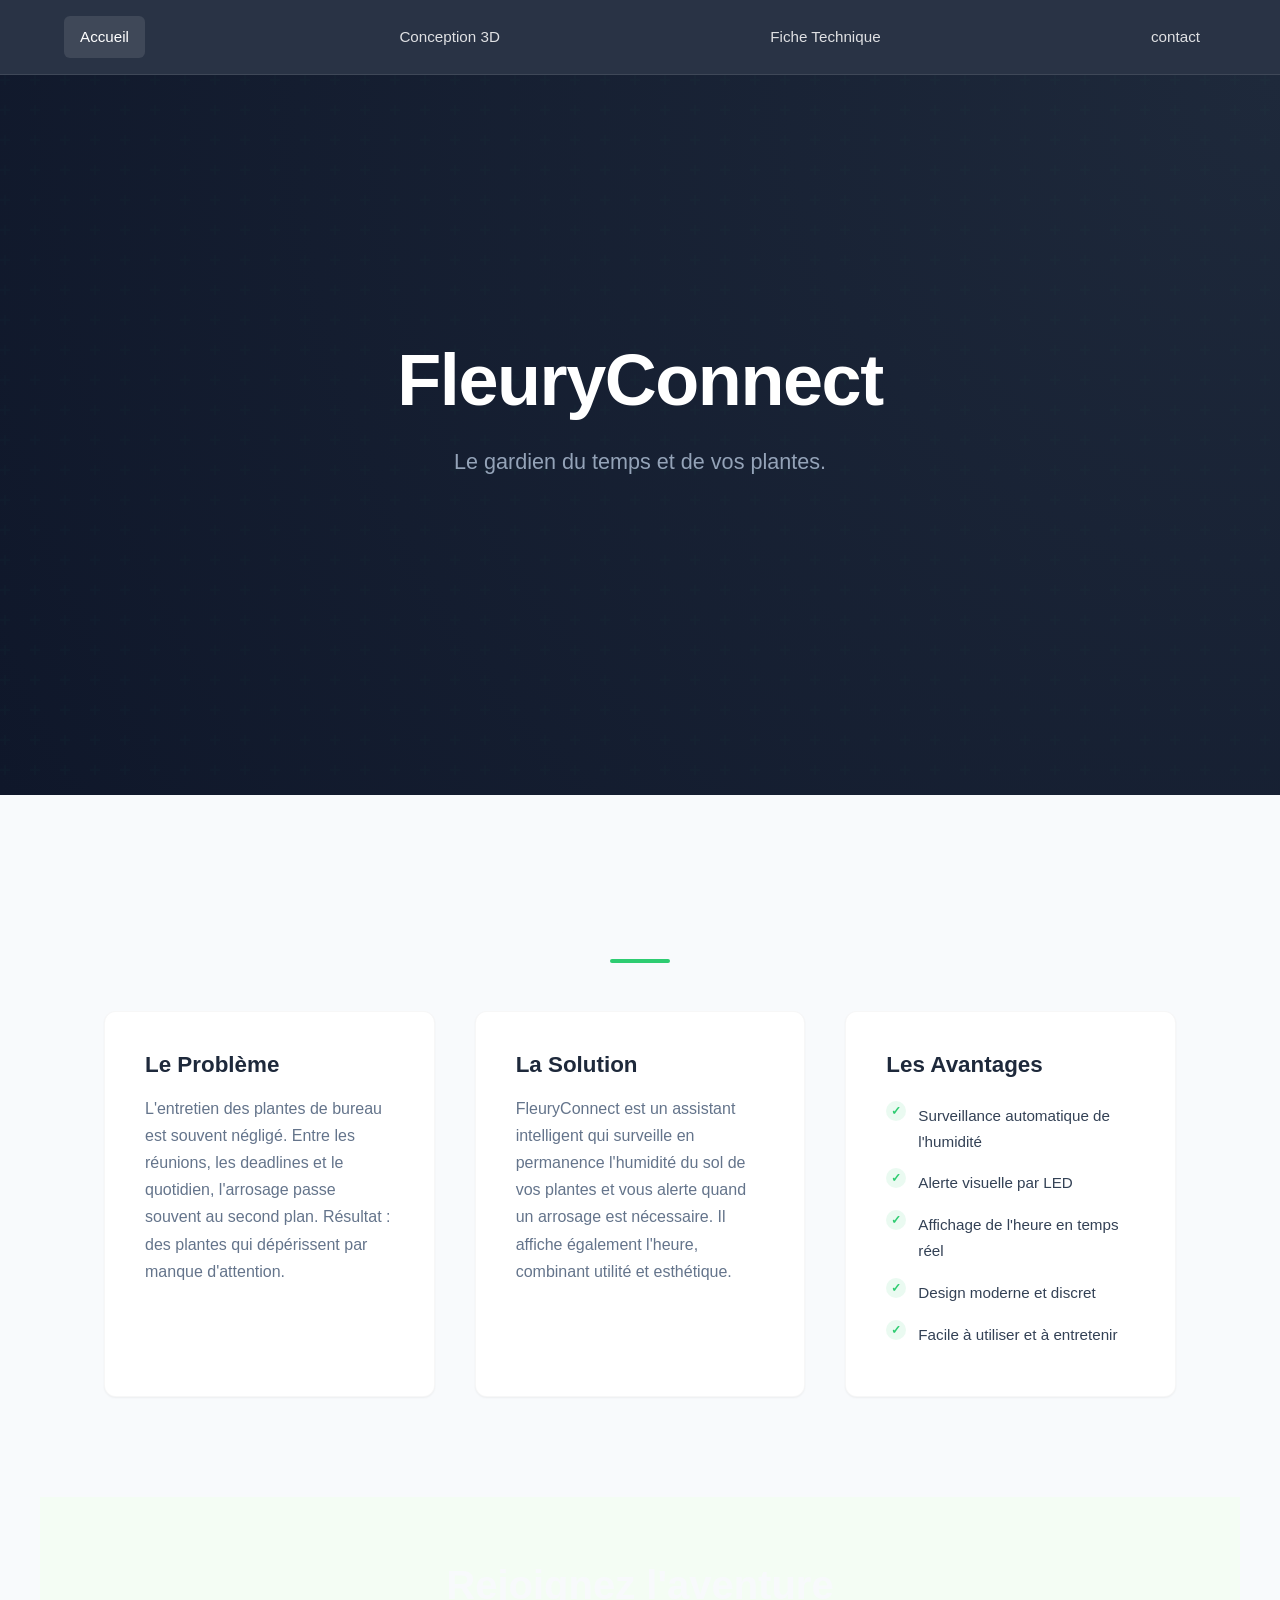
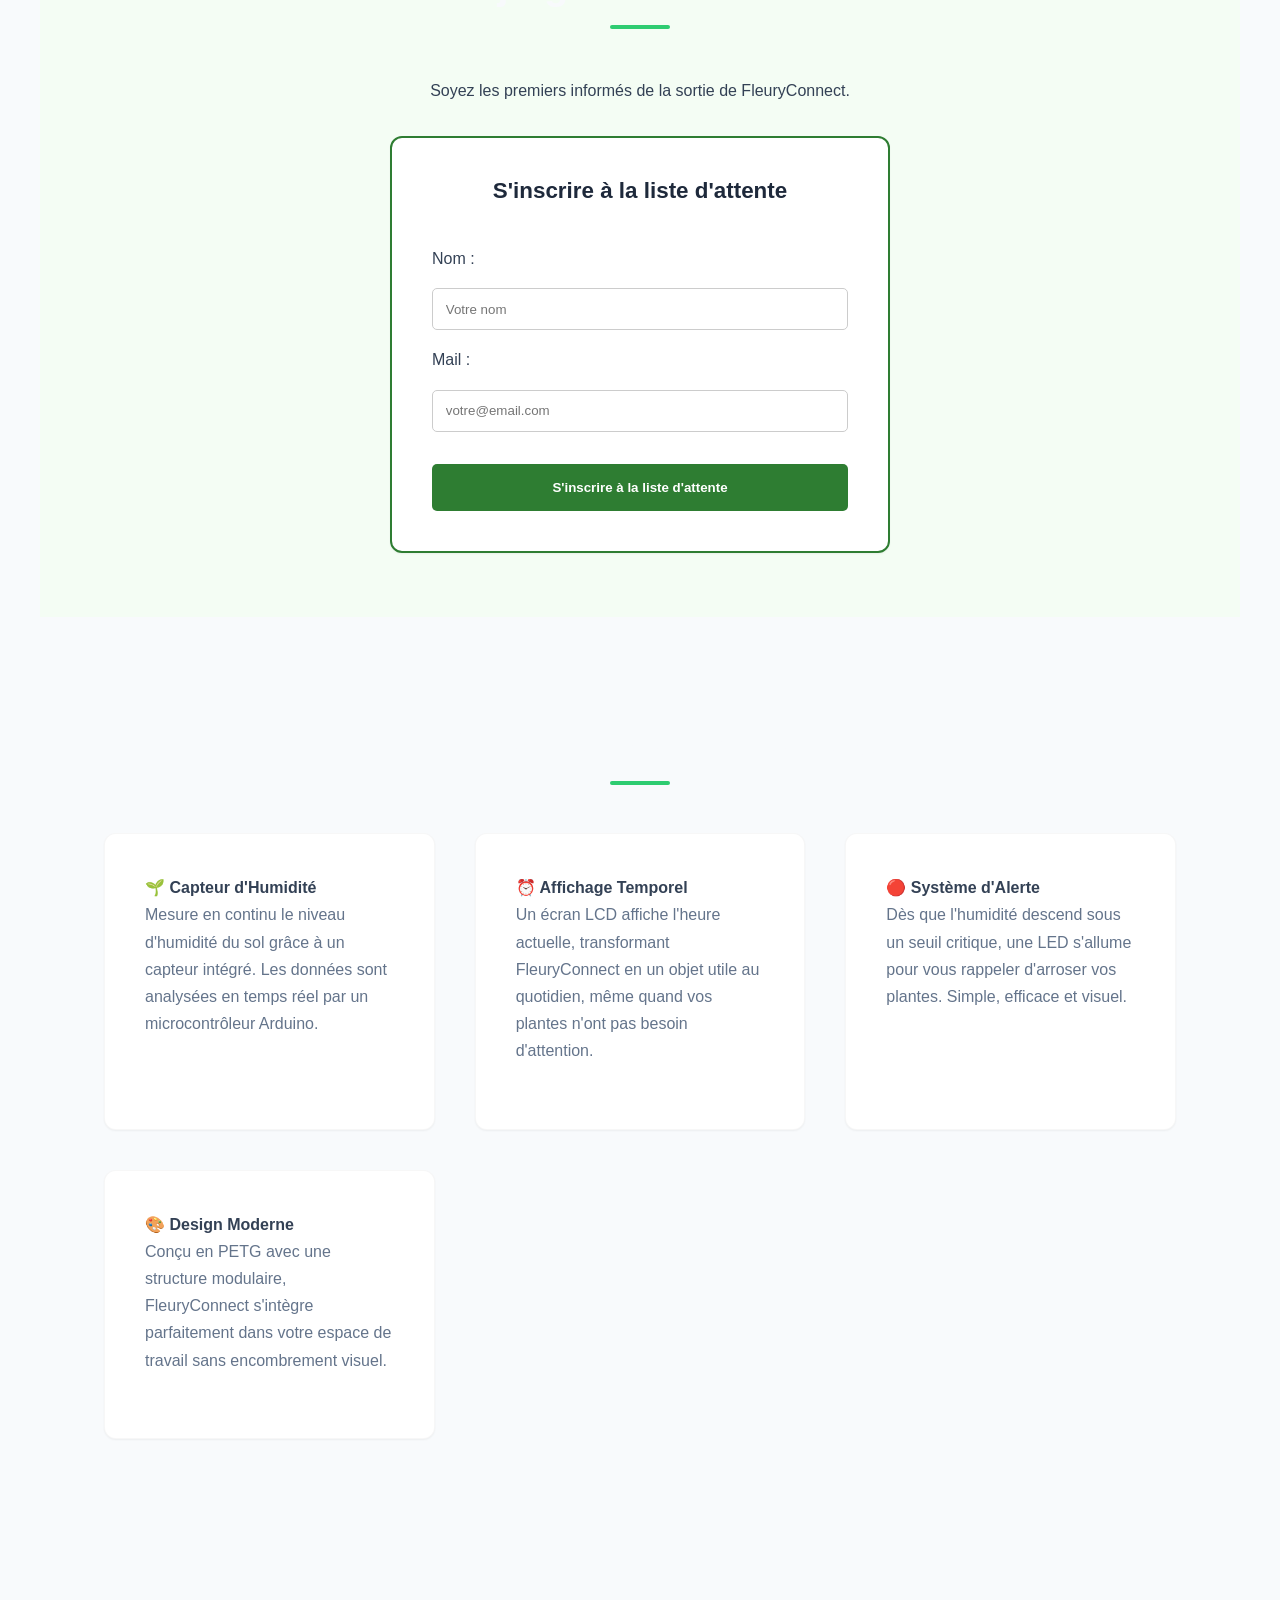
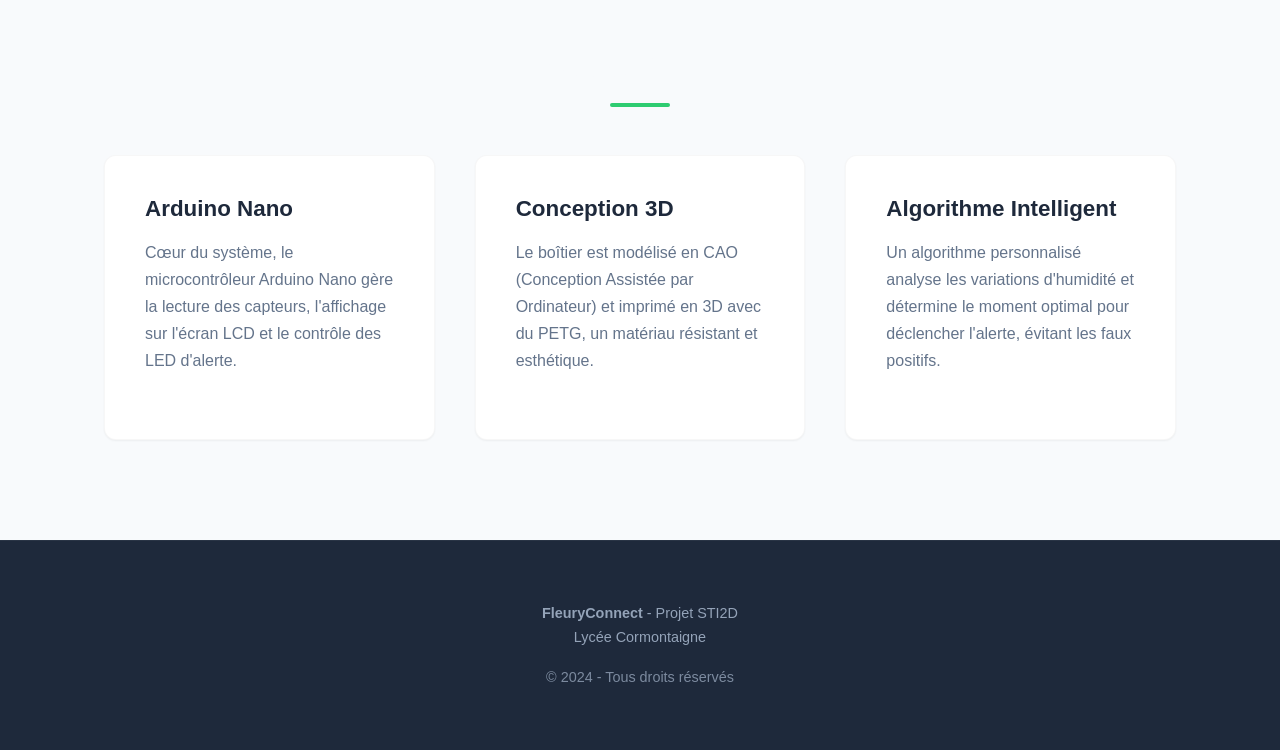
==== index.html @ b9af988e "Add files via upload" ====
<!DOCTYPE html>
<html lang="fr">
<head>
    <meta charset="UTF-8">
    <meta name="viewport" content="width=device-width, initial-scale=1.0">
    <meta name="description" content="FleuryConnect - Un assistant intelligent pour surveiller vos plantes et afficher l'heure. Projet STI2D innovant.">
    <meta name="keywords" content="plantes, arrosage, capteur humidité, Arduino, STI2D, FleuryConnect">
    <title>FleuryConnect | Accueil - Le gardien du temps et de vos plantes</title>
    <link rel="stylesheet" href="style.css">
</head>
<body>
    <nav>
        <a href="index.html" class="active">Accueil</a>
        <a href="conception.html">Conception 3D</a>
        <a href="technique.html">Fiche Technique</a>
        <a href="contact.html">contact</a>
    </nav>

    <header class="hero">
        <h1>FleuryConnect</h1>
        <p>Le gardien du temps et de vos plantes.</p>
    </header>

    <section id="concept">
        <h2>Le Concept</h2>
        <div class="card-grid">
            <div class="card">
                <h3>Le Problème</h3>
                <p>L'entretien des plantes de bureau est souvent négligé. Entre les réunions, les deadlines et le quotidien, l'arrosage passe souvent au second plan. Résultat : des plantes qui dépérissent par manque d'attention.</p>
            </div>
            <div class="card">
                <h3>La Solution</h3>
                <p>FleuryConnect est un assistant intelligent qui surveille en permanence l'humidité du sol de vos plantes et vous alerte quand un arrosage est nécessaire. Il affiche également l'heure, combinant utilité et esthétique.</p>
            </div>
            <div class="card">
                <h3>Les Avantages</h3>
                <ul class="feature-list">
                    <li>Surveillance automatique de l'humidité</li>
                    <li>Alerte visuelle par LED</li>
                    <li>Affichage de l'heure en temps réel</li>
                    <li>Design moderne et discret</li>
                    <li>Facile à utiliser et à entretenir</li>
                </ul>
            </div>
        </div>
    </section>

    <section id="waitlist" style="background-color: #f4fdf4; padding: 4rem 1rem; text-align: center;">
        <h2>Rejoignez l'aventure</h2>
        <p style="margin-bottom: 2rem;">Soyez les premiers informés de la sortie de FleuryConnect.</p>
        
        <div class="card" style="max-width: 500px; margin: 0 auto; border: 2px solid #2e7d32;">
            <h3>S'inscrire à la liste d'attente</h3>
            
            <form action="https://formspree.io/f/mzdvlvwr" method="POST" style="display: flex; flex-direction: column; gap: 1rem; margin-top: 1.5rem; text-align: left;">
                <input type="hidden" name="_subject" value="Nouvelle préinscription FleuryConnect">
                
                <label for="waitlist-name">Nom :</label>
                <input type="text" id="waitlist-name" name="preinscription_nom" required placeholder="Votre nom" style="padding: 0.8rem; border-radius: 5px; border: 1px solid #ccc;">

                <label for="waitlist-email">Mail :</label>
                <input type="email" id="waitlist-email" name="mail" required placeholder="votre@email.com" style="padding: 0.8rem; border-radius: 5px; border: 1px solid #ccc;">

                <button type="submit" style="background-color: #2e7d32; color: white; padding: 1rem; border: none; border-radius: 5px; cursor: pointer; font-weight: bold; margin-top: 1rem;">
                    S'inscrire à la liste d'attente
                </button>
            </form>
        </div>
    </section>

    <section id="fonctionnalites">
        <h2>Fonctionnalités Principales</h2>
        <div class="card-grid">
            <div class="card">
                <h4>🌱 Capteur d'Humidité</h4>
                <p>Mesure en continu le niveau d'humidité du sol grâce à un capteur intégré. Les données sont analysées en temps réel par un microcontrôleur Arduino.</p>
            </div>
            <div class="card">
                <h4>⏰ Affichage Temporel</h4>
                <p>Un écran LCD affiche l'heure actuelle, transformant FleuryConnect en un objet utile au quotidien, même quand vos plantes n'ont pas besoin d'attention.</p>
            </div>
            <div class="card">
                <h4>🔴 Système d'Alerte</h4>
                <p>Dès que l'humidité descend sous un seuil critique, une LED s'allume pour vous rappeler d'arroser vos plantes. Simple, efficace et visuel.</p>
            </div>
            <div class="card">
                <h4>🎨 Design Moderne</h4>
                <p>Conçu en PETG avec une structure modulaire, FleuryConnect s'intègre parfaitement dans votre espace de travail sans encombrement visuel.</p>
            </div>
        </div>
    </section>

    <section id="technologie">
        <h2>Technologie & Innovation</h2>
        <div class="card-grid">
            <div class="card">
                <h3>Arduino Nano</h3>
                <p>Cœur du système, le microcontrôleur Arduino Nano gère la lecture des capteurs, l'affichage sur l'écran LCD et le contrôle des LED d'alerte.</p>
            </div>
            <div class="card">
                <h3>Conception 3D</h3>
                <p>Le boîtier est modélisé en CAO (Conception Assistée par Ordinateur) et imprimé en 3D avec du PETG, un matériau résistant et esthétique.</p>
            </div>
            <div class="card">
                <h3>Algorithme Intelligent</h3>
                <p>Un algorithme personnalisé analyse les variations d'humidité et détermine le moment optimal pour déclencher l'alerte, évitant les faux positifs.</p>
            </div>
        </div>
    </section>

    <footer>
        <p><strong>FleuryConnect</strong> - Projet STI2D</p>
        <p>Lycée Cormontaigne</p>
        <p style="margin-top: 1rem; font-size: 0.9rem; opacity: 0.8;">© 2024 - Tous droits réservés</p>
    </footer>
    <script src="script.js"></script>
</body>
</html>
---- style.css ----
:root {
    /* Palette raffinée */
    --primary: #2ecc71;
    --primary-hover: #27ae60;
    --dark: #1e293b; /* Bleu nuit plus moderne que le gris foncé */
    --text-main: #334155;
    --text-light: #64748b;
    --bg-body: #f8fafc; /* Blanc cassé très léger (moins fatiguant) */
    --white: #ffffff;
    
    /* Ombres modernes (douces et larges) */
    --shadow-sm: 0 1px 2px rgba(0, 0, 0, 0.05);
    --shadow-md: 0 4px 6px -1px rgba(0, 0, 0, 0.1), 0 2px 4px -1px rgba(0, 0, 0, 0.06);
    --shadow-lg: 0 20px 25px -5px rgba(0, 0, 0, 0.1), 0 10px 10px -5px rgba(0, 0, 0, 0.04);
    
    --radius: 12px; /* Arrondis cohérents */
}

* { 
    margin: 0; 
    padding: 0; 
    box-sizing: border-box; 
}

html {
    scroll-behavior: smooth;
}

body {
    font-family: -apple-system, BlinkMacSystemFont, 'Segoe UI', Roboto, Helvetica, Arial, sans-serif;
    background-color: var(--bg-body);
    color: var(--text-main);
    line-height: 1.7; /* Meilleure lisibilité */
    -webkit-font-smoothing: antialiased; /* Rendu de texte plus net */
}

/* Navigation - Style "Glassmorphism" */
nav {
    background: rgba(30, 41, 59, 0.95); /* Semi-transparent */
    backdrop-filter: blur(10px); /* Effet de flou moderne */
    display: flex;
    justify-content: space-between; /* Mieux réparti */
    align-items: center;
    padding: 1rem 5%;
    position: sticky;
    top: 0;
    z-index: 1000;
    border-bottom: 1px solid rgba(255,255,255,0.1);
}

nav a {
    color: rgba(255, 255, 255, 0.85);
    text-decoration: none;
    font-weight: 500;
    font-size: 0.95rem;
    padding: 0.5rem 1rem;
    border-radius: 6px;
    transition: all 0.2s ease;
}

nav a:hover, nav a.active { 
    color: var(--white);
    background: rgba(255, 255, 255, 0.1);
}

/* Sections */
section { 
    padding: 100px 5%; /* Plus d'espace vertical */
    max-width: 1200px;
    margin: 0 auto;
}

/* Hero Section - Plus épuré */
.hero {
    min-height: 80vh;
    background: radial-gradient(circle at top right, #1e293b, #0f172a);
    display: flex;
    flex-direction: column;
    justify-content: center;
    align-items: center;
    text-align: center;
    padding: 0 20px;
    position: relative;
    overflow: hidden;
}

/* Texture subtile au lieu des points animés distrayants */
.hero::before {
    content: '';
    position: absolute;
    width: 100%;
    height: 100%;
    background-image: url("data:image/svg+xml,%3Csvg width='60' height='60' viewBox='0 0 60 60' xmlns='http://www.w3.org/2000/svg'%3E%3Cg fill='none' fill-rule='evenodd'%3E%3Cg fill='%232ecc71' fill-opacity='0.05'%3E%3Cpath d='M36 34v-4h-2v4h-4v2h4v4h2v-4h4v-2h-4zm0-30V0h-2v4h-4v2h4v4h2V6h4V4h-4zM6 34v-4H4v4H0v2h4v4h2v-4h4v-2H6zM6 4V0H4v4H0v2h4v4h2V6h4V4H6z'/%3E%3C/g%3E%3C/g%3E%3C/svg%3E");
    opacity: 0.4;
}

.hero h1 { 
    font-size: clamp(3rem, 6vw, 4.5rem); 
    font-weight: 800;
    letter-spacing: -0.02em;
    color: var(--white);
    margin-bottom: 1.5rem;
    line-height: 1.1;
    z-index: 1;
}

.hero p {
    font-size: clamp(1.1rem, 2vw, 1.35rem);
    color: #94a3b8; /* Gris bleuté clair */
    max-width: 700px;
    margin-bottom: 3rem;
    z-index: 1;
    font-weight: 300;
}

/* Titres Généraux */
h1, h2, h3 { color: var(--dark); line-height: 1.2; }

h2 {
    font-size: 2.5rem;
    font-weight: 700;
    text-align: center;
    margin-bottom: 3rem;
    position: relative;
    display: inline-block;
    width: 100%;
    color: var(--bg-body);
}

/* Petit accent sous les titres */
h2::after {
    content: '';
    display: block;
    width: 60px;
    height: 4px;
    background: var(--primary);
    margin: 1rem auto 0;
    border-radius: 2px;
}

/* Cards - Style minimaliste */
.card-grid {
    display: grid;
    grid-template-columns: repeat(auto-fit, minmax(300px, 1fr));
    gap: 40px; /* Plus d'espace entre les cartes */
}

.card {
    background: var(--white);
    padding: 40px;
    border-radius: var(--radius);
    box-shadow: var(--shadow-sm); /* Ombre discrète par défaut */
    border: 1px solid rgba(0,0,0,0.03); /* Bordure très subtile */
    transition: all 0.4s cubic-bezier(0.165, 0.84, 0.44, 1);
    position: relative;
    display: flex;
    flex-direction: column;
}

.card:hover {
    transform: translateY(-5px);
    box-shadow: var(--shadow-lg); /* Grosse ombre douce au survol */
    border-color: transparent;
}

.card h3 {
    margin-bottom: 1rem;
    font-size: 1.4rem;
}

.card p {
    color: var(--text-light);
    font-size: 1rem;
    margin-bottom: 1.5rem;
}

/* Feature List - Plus propre */
.feature-list {
    list-style: none;
    margin-top: auto; /* Pousse la liste vers le bas si flex */
}

.feature-list li {
    padding: 0.5rem 0;
    padding-left: 2rem;
    position: relative;
    color: var(--text-main);
    font-size: 0.95rem;
}

.feature-list li::before {
    content: '✓';
    position: absolute;
    left: 0;
    top: 6px;
    color: var(--primary);
    background: rgba(46, 204, 113, 0.1); /* Petit cercle vert */
    width: 20px;
    height: 20px;
    border-radius: 50%;
    font-size: 12px;
    display: flex;
    align-items: center;
    justify-content: center;
    font-weight: bold;
}

/* Table - Minimaliste */
.spec-table {
    width: 100%;
    border-collapse: separate;
    border-spacing: 0;
    margin: 3rem 0;
    border-radius: var(--radius);
    overflow: hidden;
    box-shadow: var(--shadow-md);
    background: var(--white);
}

.spec-table th, .spec-table td {
    padding: 1.2rem 1.5rem;
    text-align: left;
    border-bottom: 1px solid #f1f5f9;
}

.spec-table th {
    background: #f8fafc;
    color: var(--dark);
    font-weight: 600;
    text-transform: uppercase;
    font-size: 0.85rem;
    letter-spacing: 0.05em;
}

.spec-table tr:last-child td { border-bottom: none; }
.spec-table tr:hover td { background-color: #f8fafc; }

/* Bouton 3D Modernisé (Style "Stripe" / Tactile) */
.btn_3d {
    display: inline-flex;
    align-items: center;
    justify-content: center;
    padding: 14px 32px;
    background: var(--primary);
    color: var(--white);
    text-decoration: none;
    font-weight: 700;
    border-radius: 8px; /* Un peu plus carré que les cartes */
    border: none;
    cursor: pointer;
    transition: all 0.1s ease;
    /* Ombre portée + effet 3D solide */
    box-shadow: 0 4px 0 #229954, 0 10px 10px rgba(0,0,0,0.1); 
    position: relative;
    top: 0;
    text-transform: uppercase;
    font-size: 0.9rem;
    letter-spacing: 1px;
}

.btn_3d:hover {
    background: var(--primary-hover);
    transform: translateY(-2px);
    box-shadow: 0 6px 0 #1e8449, 0 15px 20px rgba(46, 204, 113, 0.3); /* Glow coloré */
}

.btn_3d:active {
    transform: translateY(4px); /* S'enfonce complètement */
    box-shadow: 0 0 0 #1e8449, inset 0 2px 5px rgba(0,0,0,0.2);
}

.btn_3d::before {
    margin-right: 10px;
    font-size: 1.1rem;
}

/* Footer */
footer {
    text-align: center;
    padding: 60px 20px;
    background: var(--dark);
    color: #94a3b8;
    font-size: 0.9rem;
    border-top: 1px solid rgba(255,255,255,0.05);
}

/* Utilities */
.highlight { color: var(--primary); }

@media (max-width: 768px) {
    .hero h1 { font-size: 2.5rem; }
    nav { flex-direction: column; gap: 1rem; }
    section { padding: 60px 5%; }
}
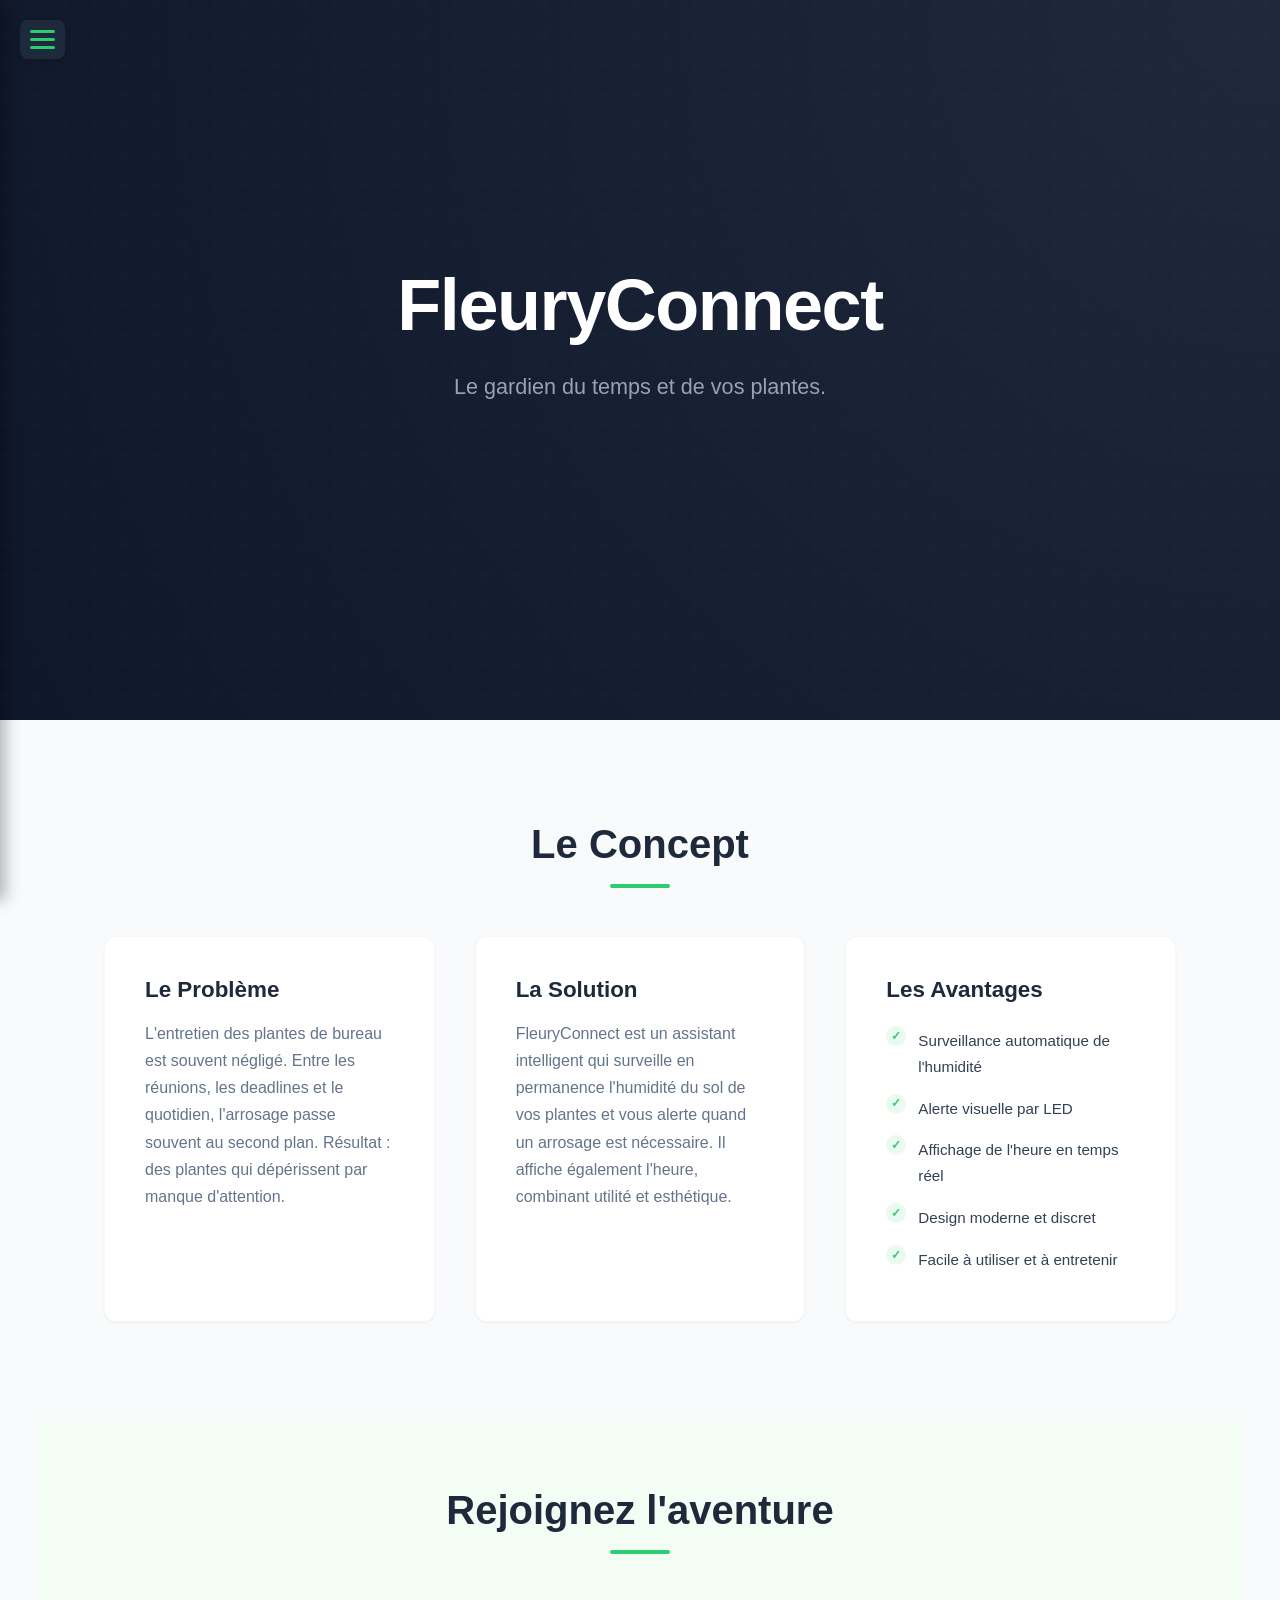
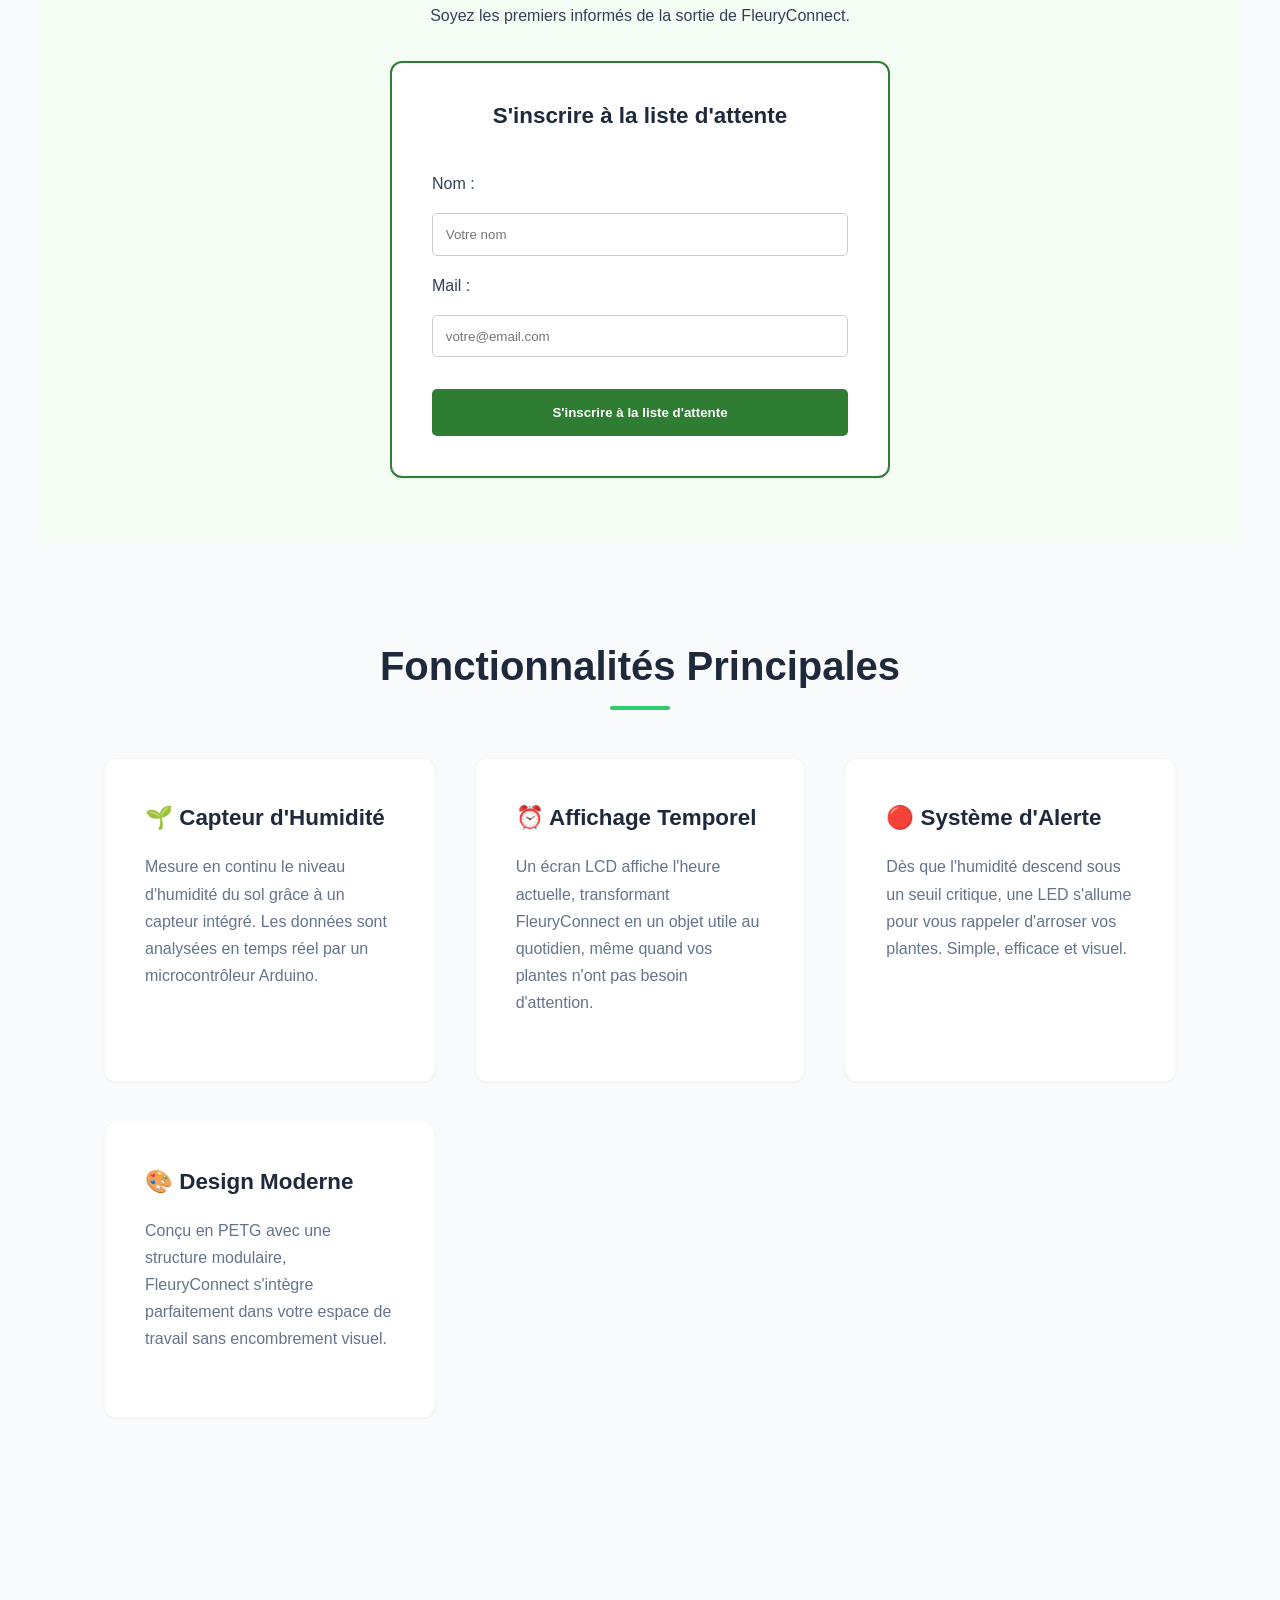
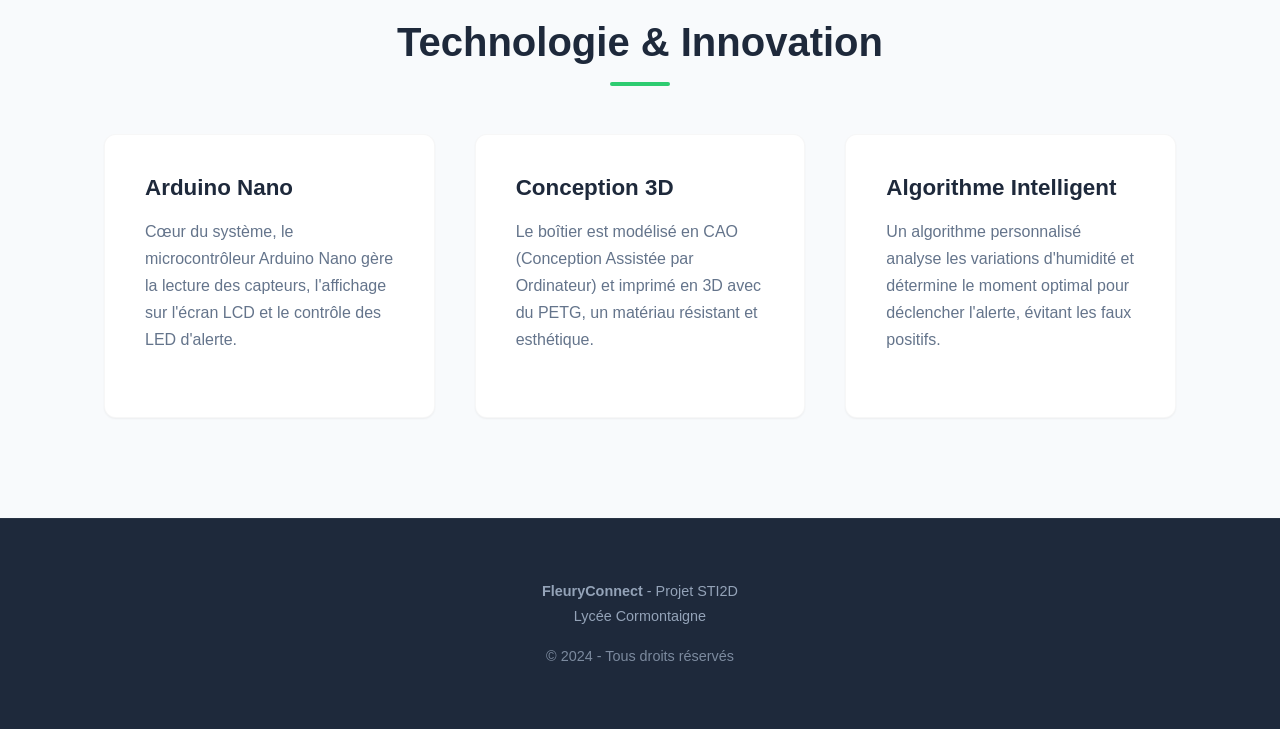
==== commit d4041aa6: "Add files via upload" ====
--- a/index.html
+++ b/index.html
@@ -9,13 +9,22 @@
     <link rel="stylesheet" href="style.css">
 </head>
 <body>
-    <nav>
-        <a href="index.html" class="active">Accueil</a>
-        <a href="conception.html">Conception 3D</a>
-        <a href="technique.html">Fiche Technique</a>
-        <a href="contact.html">contact</a>
-    </nav>
-
+    <a href="passereles.html" id="easter-egg-corner"></a>
+    <div class="menu-icon" id="openMenu">
+        <span class="bar"></span>
+        <span class="bar"></span>
+        <span class="bar"></span>
+    </div>
+    
+    <div id="mySidenav" class="sidenav">
+        <a href="javascript:void(0)" class="closebtn" id="closeMenu">&times;</a>
+        <div class="sidenav-content">
+            <a href="index.html" class="active" >Accueil</a>
+            <a href="conception.html">Conception 3D</a>
+            <a href="technique.html">Fiche Technique</a>
+            <a href="contact.html" >Contact</a>
+        </div>
+    </div>
     <header class="hero">
         <h1>FleuryConnect</h1>
         <p>Le gardien du temps et de vos plantes.</p>
--- a/style.css
+++ b/style.css
@@ -2,18 +2,18 @@
     /* Palette raffinée */
     --primary: #2ecc71;
     --primary-hover: #27ae60;
-    --dark: #1e293b; /* Bleu nuit plus moderne que le gris foncé */
+    --dark: #1e293b;
     --text-main: #334155;
     --text-light: #64748b;
-    --bg-body: #f8fafc; /* Blanc cassé très léger (moins fatiguant) */
+    --bg-body: #f8fafc;
     --white: #ffffff;
     
-    /* Ombres modernes (douces et larges) */
+    /* Ombres modernes */
     --shadow-sm: 0 1px 2px rgba(0, 0, 0, 0.05);
     --shadow-md: 0 4px 6px -1px rgba(0, 0, 0, 0.1), 0 2px 4px -1px rgba(0, 0, 0, 0.06);
     --shadow-lg: 0 20px 25px -5px rgba(0, 0, 0, 0.1), 0 10px 10px -5px rgba(0, 0, 0, 0.04);
     
-    --radius: 12px; /* Arrondis cohérents */
+    --radius: 12px;
 }
 
 * { 
@@ -30,16 +30,16 @@
     font-family: -apple-system, BlinkMacSystemFont, 'Segoe UI', Roboto, Helvetica, Arial, sans-serif;
     background-color: var(--bg-body);
     color: var(--text-main);
-    line-height: 1.7; /* Meilleure lisibilité */
-    -webkit-font-smoothing: antialiased; /* Rendu de texte plus net */
-}
-
-/* Navigation - Style "Glassmorphism" */
-nav {
-    background: rgba(30, 41, 59, 0.95); /* Semi-transparent */
-    backdrop-filter: blur(10px); /* Effet de flou moderne */
-    display: flex;
-    justify-content: space-between; /* Mieux réparti */
+    line-height: 1.7;
+    -webkit-font-smoothing: antialiased;
+}
+
+/* --- NAVIGATION UNIFIÉE (Glassmorphism + Hamburger) --- */
+.navbar {
+    background: rgba(30, 41, 59, 0.95); /* Fond sombre semi-transparent */
+    backdrop-filter: blur(10px); /* Effet de flou */
+    display: flex;
+    justify-content: space-between;
     align-items: center;
     padding: 1rem 5%;
     position: sticky;
@@ -48,29 +48,106 @@
     border-bottom: 1px solid rgba(255,255,255,0.1);
 }
 
-nav a {
+.brand-title {
+    font-size: 1.5rem;
+    font-weight: 700;
+    color: var(--white);
+    letter-spacing: -0.5px;
+}
+
+.navbar-links ul {
+    margin: 0;
+    padding: 0;
+    display: flex;
+    gap: 1rem; /* Espacement entre les liens */
+}
+
+.navbar-links li {
+    list-style: none;
+}
+
+.navbar-links li a {
+    text-decoration: none;
     color: rgba(255, 255, 255, 0.85);
-    text-decoration: none;
     font-weight: 500;
     font-size: 0.95rem;
     padding: 0.5rem 1rem;
     border-radius: 6px;
     transition: all 0.2s ease;
-}
-
-nav a:hover, nav a.active { 
+    display: block;
+}
+
+.navbar-links li a:hover, .navbar-links li a.active {
     color: var(--white);
     background: rgba(255, 255, 255, 0.1);
 }
 
-/* Sections */
+/* --- Bouton Hamburger (Caché sur PC) --- */
+.toggle-button {
+    position: absolute;
+    top: 1.2rem; /* Ajustement vertical */
+    right: 5%; /* Alignement avec le padding */
+    display: none;
+    flex-direction: column;
+    justify-content: space-between;
+    width: 30px;
+    height: 21px;
+    cursor: pointer;
+}
+
+.toggle-button .bar {
+    height: 3px;
+    width: 100%;
+    background-color: var(--white);
+    border-radius: 10px;
+}
+
+/* --- Responsive (Mobile) --- */
+@media (max-width: 768px) {
+    .navbar {
+        flex-direction: column;
+        align-items: flex-start;
+        padding-bottom: 1rem; /* Un peu d'espace en bas si ouvert */
+    }
+
+    .toggle-button {
+        display: flex;
+    }
+
+    .navbar-links {
+        display: none;
+        width: 100%;
+        margin-top: 1rem;
+    }
+
+    .navbar-links.active {
+        display: flex;
+    }
+
+    .navbar-links ul {
+        width: 100%;
+        flex-direction: column;
+        gap: 0.5rem;
+    }
+
+    .navbar-links ul li {
+        text-align: center;
+        width: 100%;
+    }
+    
+    .navbar-links li a {
+        background: rgba(255,255,255,0.05); /* Fond léger sur mobile pour lisibilité */
+    }
+}
+
+/* --- SECTIONS --- */
 section { 
-    padding: 100px 5%; /* Plus d'espace vertical */
+    padding: 100px 5%;
     max-width: 1200px;
     margin: 0 auto;
 }
 
-/* Hero Section - Plus épuré */
+/* --- HERO SECTION --- */
 .hero {
     min-height: 80vh;
     background: radial-gradient(circle at top right, #1e293b, #0f172a);
@@ -84,7 +161,6 @@
     overflow: hidden;
 }
 
-/* Texture subtile au lieu des points animés distrayants */
 .hero::before {
     content: '';
     position: absolute;
@@ -106,14 +182,14 @@
 
 .hero p {
     font-size: clamp(1.1rem, 2vw, 1.35rem);
-    color: #94a3b8; /* Gris bleuté clair */
+    color: #94a3b8;
     max-width: 700px;
     margin-bottom: 3rem;
     z-index: 1;
     font-weight: 300;
 }
 
-/* Titres Généraux */
+/* --- TITRES --- */
 h1, h2, h3 { color: var(--dark); line-height: 1.2; }
 
 h2 {
@@ -124,10 +200,9 @@
     position: relative;
     display: inline-block;
     width: 100%;
-    color: var(--bg-body);
-}
-
-/* Petit accent sous les titres */
+    color: var(--dark); /* Correction: dark au lieu de bg-body pour lisibilité */
+}
+
 h2::after {
     content: '';
     display: block;
@@ -138,19 +213,19 @@
     border-radius: 2px;
 }
 
-/* Cards - Style minimaliste */
+/* --- CARDS --- */
 .card-grid {
     display: grid;
     grid-template-columns: repeat(auto-fit, minmax(300px, 1fr));
-    gap: 40px; /* Plus d'espace entre les cartes */
+    gap: 40px;
 }
 
 .card {
     background: var(--white);
     padding: 40px;
     border-radius: var(--radius);
-    box-shadow: var(--shadow-sm); /* Ombre discrète par défaut */
-    border: 1px solid rgba(0,0,0,0.03); /* Bordure très subtile */
+    box-shadow: var(--shadow-sm);
+    border: 1px solid rgba(0,0,0,0.03);
     transition: all 0.4s cubic-bezier(0.165, 0.84, 0.44, 1);
     position: relative;
     display: flex;
@@ -159,13 +234,14 @@
 
 .card:hover {
     transform: translateY(-5px);
-    box-shadow: var(--shadow-lg); /* Grosse ombre douce au survol */
+    box-shadow: var(--shadow-lg);
     border-color: transparent;
 }
 
-.card h3 {
+.card h3, .card h4 {
     margin-bottom: 1rem;
     font-size: 1.4rem;
+    color: var(--dark);
 }
 
 .card p {
@@ -174,10 +250,10 @@
     margin-bottom: 1.5rem;
 }
 
-/* Feature List - Plus propre */
+/* --- FEATURES --- */
 .feature-list {
     list-style: none;
-    margin-top: auto; /* Pousse la liste vers le bas si flex */
+    margin-top: auto;
 }
 
 .feature-list li {
@@ -194,7 +270,7 @@
     left: 0;
     top: 6px;
     color: var(--primary);
-    background: rgba(46, 204, 113, 0.1); /* Petit cercle vert */
+    background: rgba(46, 204, 113, 0.1);
     width: 20px;
     height: 20px;
     border-radius: 50%;
@@ -205,37 +281,97 @@
     font-weight: bold;
 }
 
-/* Table - Minimaliste */
-.spec-table {
+/* --- FOOTER --- */
+footer {
+    text-align: center;
+    padding: 60px 20px;
+    background: var(--dark);
+    color: #94a3b8;
+    font-size: 0.9rem;
+    border-top: 1px solid rgba(255,255,255,0.05);
+}
+
+@media (max-width: 768px) {
+    .hero h1 { font-size: 2.5rem; }
+    section { padding: 60px 5%; }
+}
+.menu-icon {
+    position: fixed;
+    top: 20px;
+    left: 20px;
+    z-index: 1001;
+    cursor: pointer;
+    background: var(--dark);
+    padding: 10px;
+    border-radius: 8px;
+    display: flex;
+    flex-direction: column;
+    gap: 5px;
+    box-shadow: var(--shadow-md);
+}
+
+.menu-icon .bar {
+    width: 25px;
+    height: 3px;
+    background-color: var(--primary);
+    border-radius: 2px;
+    transition: 0.3s;
+}
+
+/* Le menu latéral (caché par défaut à -250px) */
+.sidenav {
+    height: 100%;
+    width: 250px;
+    position: fixed;
+    z-index: 1002;
+    top: 0;
+    left: -250px; /* Caché à gauche */
+    background-color: var(--dark);
+    overflow-x: hidden;
+    transition: 0.5s; /* Vitesse de glissement */
+    padding-top: 60px;
+    box-shadow: 5px 0 15px rgba(0,0,0,0.3);
+}
+
+.sidenav a {
+    padding: 15px 25px;
+    text-decoration: none;
+    font-size: 1.1rem;
+    color: #94a3b8;
+    display: block;
+    transition: 0.3s;
+}
+
+.sidenav a:hover {
+    color: var(--primary);
+    background: rgba(255,255,255,0.05);
+}
+
+.sidenav .active {
+    color: var(--white);
+    border-left: 4px solid var(--primary);
+}
+
+/* Bouton fermer (la croix) */
+.sidenav .closebtn {
+    position: absolute;
+    top: 0;
+    right: 15px;
+    font-size: 36px;
+    margin-left: 50px;
+}
+
+/* Overlay (fond sombre quand le menu est ouvert) */
+.menu-overlay {
+    display: none;
+    position: fixed;
     width: 100%;
-    border-collapse: separate;
-    border-spacing: 0;
-    margin: 3rem 0;
-    border-radius: var(--radius);
-    overflow: hidden;
-    box-shadow: var(--shadow-md);
-    background: var(--white);
-}
-
-.spec-table th, .spec-table td {
-    padding: 1.2rem 1.5rem;
-    text-align: left;
-    border-bottom: 1px solid #f1f5f9;
-}
-
-.spec-table th {
-    background: #f8fafc;
-    color: var(--dark);
-    font-weight: 600;
-    text-transform: uppercase;
-    font-size: 0.85rem;
-    letter-spacing: 0.05em;
-}
-
-.spec-table tr:last-child td { border-bottom: none; }
-.spec-table tr:hover td { background-color: #f8fafc; }
-
-/* Bouton 3D Modernisé (Style "Stripe" / Tactile) */
+    height: 100%;
+    background: rgba(0,0,0,0.5);
+    z-index: 1001;
+    top: 0;
+    left: 0;
+}
 .btn_3d {
     display: inline-flex;
     align-items: center;
@@ -273,22 +409,13 @@
     margin-right: 10px;
     font-size: 1.1rem;
 }
-
-/* Footer */
-footer {
-    text-align: center;
-    padding: 60px 20px;
-    background: var(--dark);
-    color: #94a3b8;
-    font-size: 0.9rem;
-    border-top: 1px solid rgba(255,255,255,0.05);
-}
-
-/* Utilities */
-.highlight { color: var(--primary); }
-
-@media (max-width: 768px) {
-    .hero h1 { font-size: 2.5rem; }
-    nav { flex-direction: column; gap: 1rem; }
-    section { padding: 60px 5%; }
+#easter-egg-corner {
+    position: fixed;
+    top: 0;
+    right: 0;
+    width: 50px;   /* Largeur de la zone cliquable */
+    height: 50px;  /* Hauteur de la zone cliquable */
+    z-index: 9999; /* Pour être sûr qu'il soit au-dessus de tout */
+    cursor: default; /* Curseur normal pour ne pas griller le secret */
+    background: transparent;
 }
